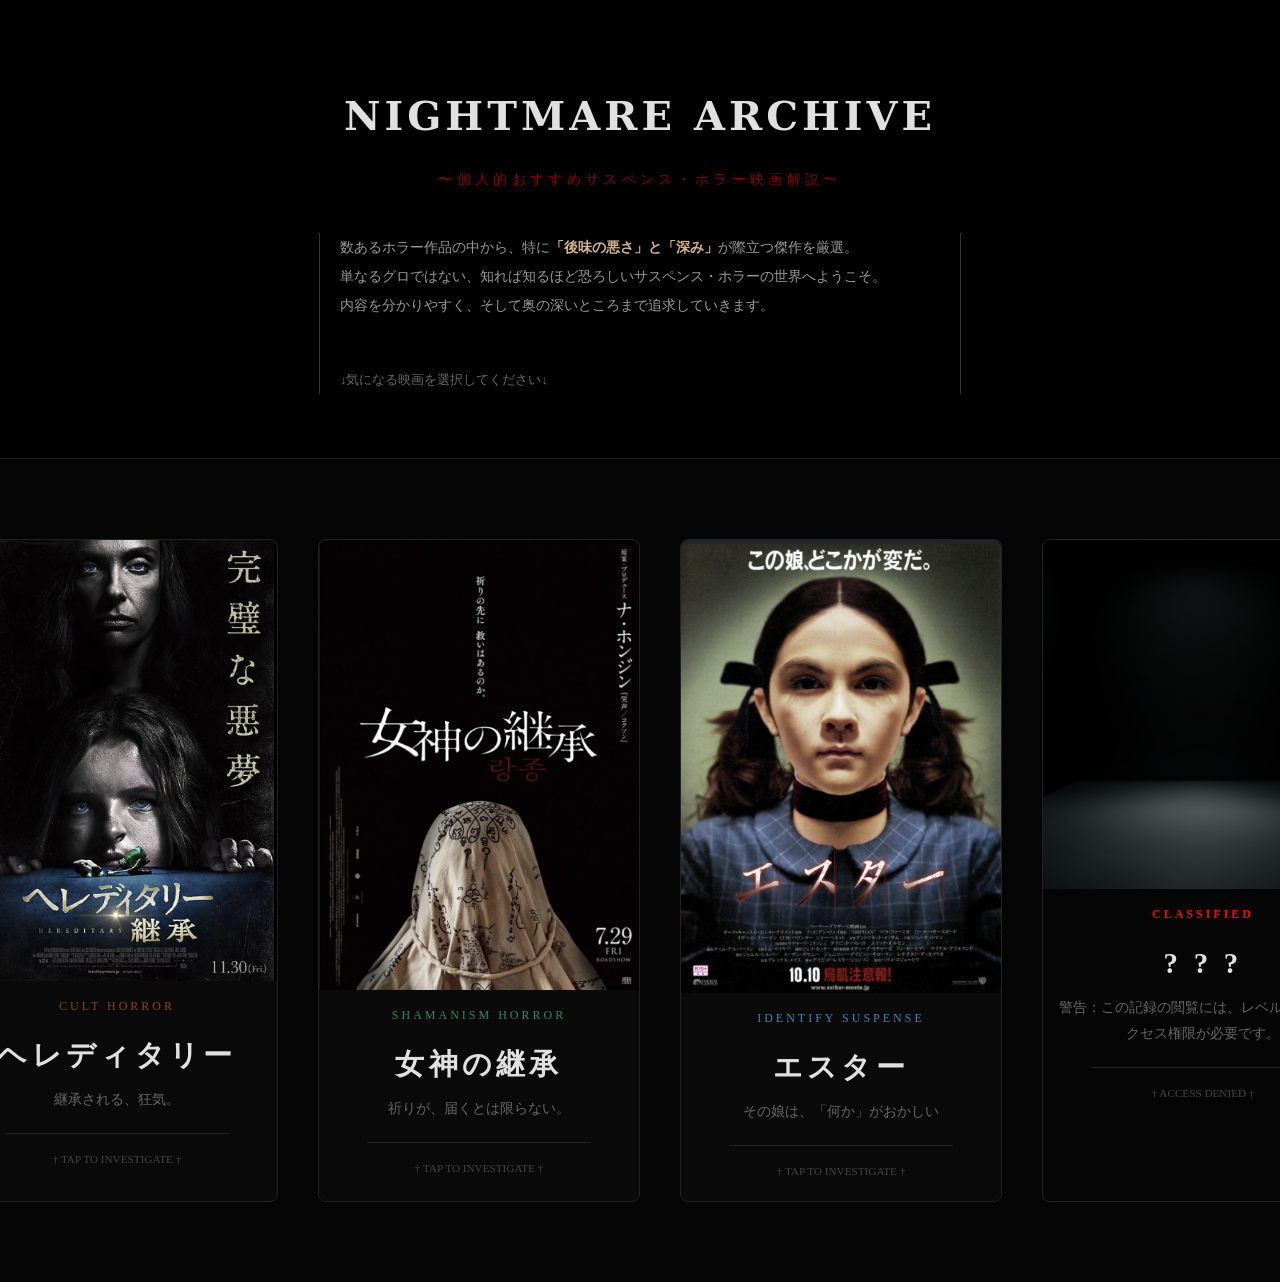
==== index.html @ 447bbbea "Add files via upload" ====
<!DOCTYPE html>
<html lang="ja">


<!--================= タイトル =================-->
<head>
    <meta charset="UTF-8">
    <meta name="viewport" content="width=device-width, initial-scale=1.0">
    <title>CINE-MARE | 映画考察アーカイブ</title>
    <meta property="og:title" content="CINE-MARE | 映画考察アーカイブ">
    <meta property="og:description" content="その扉を開けたら最後。後味の悪いホラー映画の深淵を覗く、機密資料アーカイブ。">
    <meta property="og:url" content="https://angelnoob001.github.io/Horror_Movies_Site/">
    <meta property="og:type" content="website">
    <meta name="twitter:card" content="summary_large_image">
    <link rel="stylesheet" href="style.css">
</head>

<body>


    <!--================= ヘッダー =================-->

    <header class="top-header">
        <div class="site-branding">
            <h1 class="main-title">NIGHTMARE ARCHIVE<span>〜個人的おすすめサスペンス・ホラー映画解説〜</span></h1>
        </div>
        <div class="intro-text-wrapper">
            <p>
                数あるホラー作品の中から、特に<strong>「後味の悪さ」と「深み」</strong>が際立つ傑作を厳選。<br>
                単なるグロではない、知れば知るほど恐ろしいサスペンス・ホラーの世界へようこそ。<br>
                内容を分かりやすく、そして奥の深いところまで追求していきます。<br><br>
                <span>↓気になる映画を選択してください↓</span>
            </p>
        </div>
    </header>


    <!--================= カード選択画面 =================-->

    <main class="container">
        <div class="movie-archive-list">

            <a href="Hereditary/hereditary.html" class="movie-card hereditary">
                <div class="card-inner">
                    <img src="images/Hereditary_thumbnail.png" alt="ヘレディタリー">
                    <span class="genre">CULT HORROR</span>
                    <h3 class="card-title"><span>ヘレディタリー</span></h3>
                    <p class="card-tagline">継承される、狂気。</p>
                    <div class="click-info">† TAP TO INVESTIGATE †</div>
                </div>
            </a>

            <a href="The_Medium/medium.html" class="movie-card medium">
                <div class="card-inner">
                    <img src="images/The_Medium_thumbnail.png" alt="女神の継承">
                    <span class="genre">SHAMANISM HORROR</span>
                    <h3 class="card-title"><span>女神の継承</span></h3>
                    <p class="card-tagline">祈りが、届くとは限らない。</p>
                    <div class="click-info">† TAP TO INVESTIGATE †</div>
                </div>
            </a>

            <a href="Esther/esther.html" class="movie-card orphan">
                <div class="card-inner">
                    <img src="images/Esther_thumbnail.png" alt="エスター">
                    <span class="genre">IDENTIFY SUSPENSE</span>
                    <h3 class="card-title"><span>エスター</span></h3>
                    <p class="card-tagline">その娘は、「何か」がおかしい</p>
                    <div class="click-info">† TAP TO INVESTIGATE †</div>
                </div>
            </a>

            <div class="movie-card classified">
                <div class="card-inner">
                    <div class="image-container">
                        <div class="glitch-overlay"></div>
                        <img src="images/unknown.png" alt="CLASSIFIED">
                    </div>
            
                    <span class="genre">CLASSIFIED</span>
            
                    <h3 class="card-title"><span>? ? ?</span></h3>
            
                    <p class="card-tagline">警告：この記録の閲覧には、レベル4の機密アクセス権限が必要です。</p>
            
                    <div class="click-info">† ACCESS DENIED †</div>
                </div>
            </div>

        </div>
    </main>


    <script src="script.js"></script>
</body>

</html>
---- style.css ----
/* ============================================================
   1. 基本設定 (GLOBAL SETTINGS)
   ============================================================ */
body {
    background-color: #050505;
    color: #e0e0e0;
    font-family: "Hiragino Mincho ProN", "MS Mincho", serif;
    margin: 0;
    line-height: 1.8;
}

/* ヘッダー全体のレイアウト */
header {
    text-align: center;
    padding: 60px 20px;
    border-bottom: 1px solid #1a1a1a;
}

.top-header {
    text-align: center;
    padding: 80px 20px 50px;
    background-color: #000;
}

/* メインタイトルと赤いサブタイトル */
.main-title {
    color: #e0e0e0;
    font-family: 'serif';
    font-size: 2.5rem;
    letter-spacing: 0.1em;
    margin: 0;
}

.main-title span {
    display: block;
    font-size: 0.9rem;
    color: #8b0000;
    /* 血の赤 */
    margin-top: 15px;
    letter-spacing: 0.3em;
    font-weight: normal;
}

/* 導入文の装飾枠（左右の線） */
.intro-text-wrapper {
    max-width: 600px;
    margin: 40px auto 0;
    border-left: 1px solid #333;
    border-right: 1px solid #333;
    padding: 0 20px;
}

.intro-text-wrapper p {
    color: #999;
    font-size: 0.9rem;
    line-height: 2;
    text-align: justify;
}

.intro-text-wrapper strong {
    color: #d2b48c;
    /* 羊皮紙の色 */
}

/* じわじわ点滅するアニメーション設定 */
.intro-text-wrapper span {
    display: block;
    margin-top: 20px;
    font-size: 0.8rem;
    color: #666;
    animation: fadeInOut 3s infinite;
}

@keyframes fadeInOut {

    0%,
    100% {
        opacity: 0.3;
    }

    50% {
        opacity: 1;
    }
}







/* ロゴ・サブタイトル */
.site-logo {
    font-size: 3rem;
    letter-spacing: 0.6em;
    color: #8b4513;
    margin: 0;
}

.site-sub {
    font-size: 0.8rem;
    color: #555;
    letter-spacing: 0.2em;
}


/* ============================================================
   2. 映画カード配置 (LAYOUT)
   ============================================================ */
.container {
    padding: 60px 20px;
    width: 100%;
    box-sizing: border-box;
}

/* カードを横に並べる親要素の指定 */
.movie-archive-list {
    display: flex !important;
    flex-direction: row !important;
    flex-wrap: nowrap !important;
    justify-content: center;
    gap: 40px;
    width: 100%;
    margin: 0 auto;
    padding: 20px;
}


/* ============================================================
   3. カード個別のデザイン (CARD DESIGN)
   ============================================================ */
.movie-card {
    flex: 0 0 320px;
    width: 320px;
    min-height: 450px;
    background: #0a0a0a;
    border: 1px solid #222;
    position: relative;
    display: block;
    /* aタグとして全体をクリック可能に */
    text-decoration: none;
    color: inherit;
    /* transitionを整理：変化のタイミングをプロっぽく */
    transition: transform 0.4s cubic-bezier(0.25, 0.8, 0.25, 1),
        border-color 0.3s ease,
        box-shadow 0.3s ease;
    overflow: hidden;
    /* 画像の角丸をはみ出させない */
    border-radius: 8px;
}

.movie-card img {
    width: 100%;
    height: auto;
    object-fit: cover;
    object-position: center;
    border-radius: 8px 8px 0 0;
    background-color: #2a2a2a;
    display: block;
    /* 画像もホバー時に動くように準備 */
    transition: transform 0.5s ease, filter 0.5s ease;
}

/* --- カードにマウスを乗せた時の動き（共通） --- */
.movie-card:hover {
    transform: translateY(-12px);
    /* 少し大胆に浮かせる */
    border-color: #444;
    /* 共通のホバー色は少し明るく */
}

/* 画像ズーム演出 */
.movie-card:hover img {
    transform: scale(1.08);
    /* 画像がジワッと寄る */
    filter: brightness(1.2);
    /* 少し発光させる */
}

/* --- 【追加】映画ごとの光（グロー）演出 --- */
/* ヘレディタリー用 */
.movie-card.hereditary:hover {
    border-color: #8b4513;
    /* 劇中のオレンジがかった茶色 */
    box-shadow: 0 15px 35px rgba(139, 69, 19, 0.4);
}

/* 女神の継承用 */
.movie-card.medium:hover {
    border-color: #2e8b57;
    /* 湿った森の緑 */
    box-shadow: 0 15px 35px rgba(46, 139, 87, 0.4);
}


/* ============================================================
   3. カード個別のデザイン (CARD DESIGN)
   ============================================================ */
.movie-card {
    flex: 0 0 320px;
    width: 320px;
    min-height: 450px;
    background: #0a0a0a;
    border: 1px solid #222;
    position: relative;
    display: block;
    /* aタグとして全体をクリック可能に */
    text-decoration: none;
    color: inherit;
    transition: transform 0.4s cubic-bezier(0.25, 0.8, 0.25, 1),
        border-color 0.3s ease,
        box-shadow 0.3s ease;
    overflow: hidden;
    border-radius: 8px;
}

.movie-card img {
    width: 100%;
    height: auto;
    object-fit: cover;
    object-position: center;
    border-radius: 8px 8px 0 0;
    background-color: #2a2a2a;
    display: block;
    transition: transform 0.5s ease, filter 0.5s ease;
}

/* --- カードにマウスを乗せた時の動き（共通） --- */
.movie-card:hover {
    transform: translateY(-12px);
    border-color: #444;
}

.movie-card:hover img {
    transform: scale(1.08);
    filter: brightness(1.2);
}

/* --- 【追加】映画ごとの個別演出 --- */

/* ヘレディタリー */
.movie-card.hereditary:hover {
    border-color: #8b4513;
    box-shadow: 0 15px 35px rgba(139, 69, 19, 0.4);
}

.movie-card.hereditary .genre {
    display: block;
    font-size: 0.75rem;
    color: #8b4513;
    /* 基本の茶色 */
    letter-spacing: 0.25em;
    margin-top: 15px;
    margin-bottom: 5px;
}

/* 女神の継承 */
.movie-card.medium:hover {
    border-color: #2e8b57;
    box-shadow: 0 15px 35px rgba(46, 139, 87, 0.4);
}

.movie-card.medium .genre {
    color: #2e8b57 !important;
    /* 強制的に緑にする */
}

/* エスター */
.movie-card.orphan:hover {
    border-color: #1e3a5f;
    box-shadow: 0 15px 35px rgba(30, 58, 95, 0.5);
}

.movie-card.orphan .genre {
    color: #4682b4 !important;
    /* 強制的に青にする */
}

/* --- パーツのデザイン --- */

.card-inner {
    width: 100%;
    text-align: center;
    word-wrap: break-word;
    padding-bottom: 20px;
}

.card-title {
    font-size: 1.8rem;
    letter-spacing: 0.15em;
    margin: 20px 0 10px 0;
    line-height: 1.2;
    transition: color 0.3s ease;
}

.movie-card:hover .card-title {
    color: #fff;
}

.genre {
    display: block;
    font-size: 0.75rem;
    color: #8b4513;
    /* 基本の茶色 */
    letter-spacing: 0.25em;
    margin-top: 15px;
    margin-bottom: 5px;
}

.card-tagline {
    font-size: 0.9rem;
    color: #666;
    margin-bottom: 20px;
    padding: 0 15px;
}

.click-info {
    font-size: 0.7rem;
    border-top: 1px solid #222;
    padding-top: 15px;
    width: 70%;
    margin: 0 auto;
    color: #444;
    transition: all 0.3s ease;
}

.movie-card:hover .click-info {
    color: #aaa;
    border-top-color: #444;
}

/* ナビゲーションボタン */
.nav-btn:hover {
    background: rgba(139, 0, 0, 0.5);
    color: white;
    border-color: #8b0000;
}




/* --- 機密事項カード専用：ノイズとバグの演出 --- */

/* 1. カード全体の雰囲気を「遮断」された感じに */
.movie-card.classified {
    cursor: not-allowed;
    /* 禁止マークのカーソル */
    background: #050505;
}

/* 2. 画像の上に「砂嵐」をのせる */
.movie-card.classified .image-container {
    position: relative;
    overflow: hidden;
}

.glitch-overlay {
    position: absolute;
    top: 0;
    left: 0;
    width: 100%;
    height: 100%;
    background: url('https://upload.wikimedia.org/wikipedia/commons/7/76/1k_Phase_Noise.png');
    /* 砂嵐画像 */
    opacity: 0.15;
    z-index: 2;
    pointer-events: none;
    animation: noise-anim 0.2s infinite;
    /* 高速で動かす */
}

/* 3. 砂嵐のアニメーション */
@keyframes noise-anim {
    0% {
        transform: translate(0, 0);
    }

    10% {
        transform: translate(-5%, -5%);
    }

    30% {
        transform: translate(5%, 5%);
    }

    50% {
        transform: translate(-10%, 0);
    }

    70% {
        transform: translate(10%, 5%);
    }

    100% {
        transform: translate(0, 0);
    }
}

/* 4. ホバー時の「警告」演出 */
.movie-card.classified:hover {
    border-color: #ff0000;
    /* 赤い警告色 */
    box-shadow: 0 0 25px rgba(255, 0, 0, 0.4);
}

.movie-card.classified:hover .card-title {
    color: #ff0000;
    text-shadow: 2px 2px 0px #000, -1px -1px 5px #f00;
    /* 文字がバグったような影 */
}

.movie-card.classified:hover .glitch-overlay {
    opacity: 0.4;
    /* ホバーすると砂嵐が激しくなる */
}

/* 5. ジャンルタグも特別仕様に */
.movie-card.classified .genre {
    color: #ff0000 !important;
    font-weight: bold;
}



/* 全体のオーバーレイ（背景の黒い膜） */
.main {
    display: none;
    /* 初期状態は非表示 */
    position: fixed;
    /* 画面に固定 */
    z-index: 999;
    /* 最前面に表示 */
    top: 0;
    left: 0;
    width: 100%;
    height: 100%;
    background: rgba(0, 0, 0, 0.98);
    /* ほぼ真っ黒な背景 */
    overflow-y: auto;
    /* 中身が長い場合にスクロール可能にする */
}

.main-content {
    background: #080808;
    margin: 3% auto;
    padding: 40px;
    width: 95%;
    max-width: 850px;
    border: 1px solid #222;
    position: relative;
    box-sizing: border-box;
}

/* 閉じるボタン (右上) */
.close-btn {
    position: absolute;
    right: 30px;
    top: 20px;
    font-size: 1rem;
    color: #555;
    cursor: pointer;
    letter-spacing: 0.1em;
}

.close-btn:hover {
    color: #fff;
}

/* モーダル内の血筋をイメージした赤タイトル */
.blood-title {
    color: #a00000;
    font-size: 2.2rem;
    border-bottom: 1px solid #222;
    padding-bottom: 10px;
    margin-top: 0;
}

/* イントロダクション・セクションのレイアウト */
.intro-section {
    max-width: 800px;
    margin: 40px auto 60px;
    padding: 0 20px;
}

/* 導入文を囲む装飾ボックス */
.intro-box {
    background: rgba(20, 20, 20, 0.7);
    border-top: 1px solid #444;
    border-bottom: 1px solid #444;
    padding: 30px;
    position: relative;
}

/* ボックス左上の十字架「†」装飾 */
.intro-box::before {
    content: '†';
    position: absolute;
    top: 5px;
    left: 10px;
    color: #8b0000;
    font-size: 1.2rem;
}

/* 導入文のテキストスタイル */
.intro-text {
    color: #ccc;
    line-height: 2;
    text-align: center;
    font-size: 0.95rem;
    letter-spacing: 0.05em;
}

/* 強調テキスト（発光する赤） */
.intro-text strong {
    color: #ff4444;
    text-shadow: 0 0 5px rgba(255, 0, 0, 0.5);
}




/*==============スマホ用==============*/

/* ============================================================
   4. レスポンシブ対応 (MOBILE OPTIMIZATION)
   ============================================================ */

@media (max-width: 850px) {

    /* 1. 全体コンテナの余白調整 */
    .container {
        padding: 30px 10px;
    }

    /* 2. カードを「縦」に並べる */
    .movie-archive-list {
        flex-direction: column !important;
        /* 縦並び強制 */
        flex-wrap: wrap !important;
        /* 折り返し許可 */
        align-items: center;
        /* 中央寄せ */
        gap: 30px;
        /* カード同士の間隔 */
        padding: 10px;
    }

    /* 3. カードの幅をスマホ画面にフィットさせる */
    .movie-card {
        flex: 0 1 auto;
        width: 100%;
        max-width: 340px;

        /* 【修正】auto の代わりに 'initial' または '0' を検討しますが、
               コンテンツに応じて伸縮させるには 'min-height: 0' が最も安全です */
        min-height: 0;
        height: auto;
        /* これで中身の高さに自動で合わせます */

        margin: 0 auto;
    }

    /* 4. ヘッダー周りの調整 */
    .main-title {
        font-size: 1.8rem;
        /* タイトルを少し小さく */
    }

    .main-title span {
        display: block;
        /* サブタイトルを改行 */
        font-size: 0.7rem;
        margin-top: 5px;
    }

    .intro-text-wrapper p {
        font-size: 0.85rem;
        /* 文章を読みやすいサイズに */
        line-height: 1.6;
    }

    /* 5. スマホは「ホバー」がないので、最初から少し明るくしておく */
    .click-info {
        color: #888;
        border-top-color: #333;
    }

    .movie-card img {
        filter: brightness(1.1);
        /* 最初から少し見やすく */
    }
}
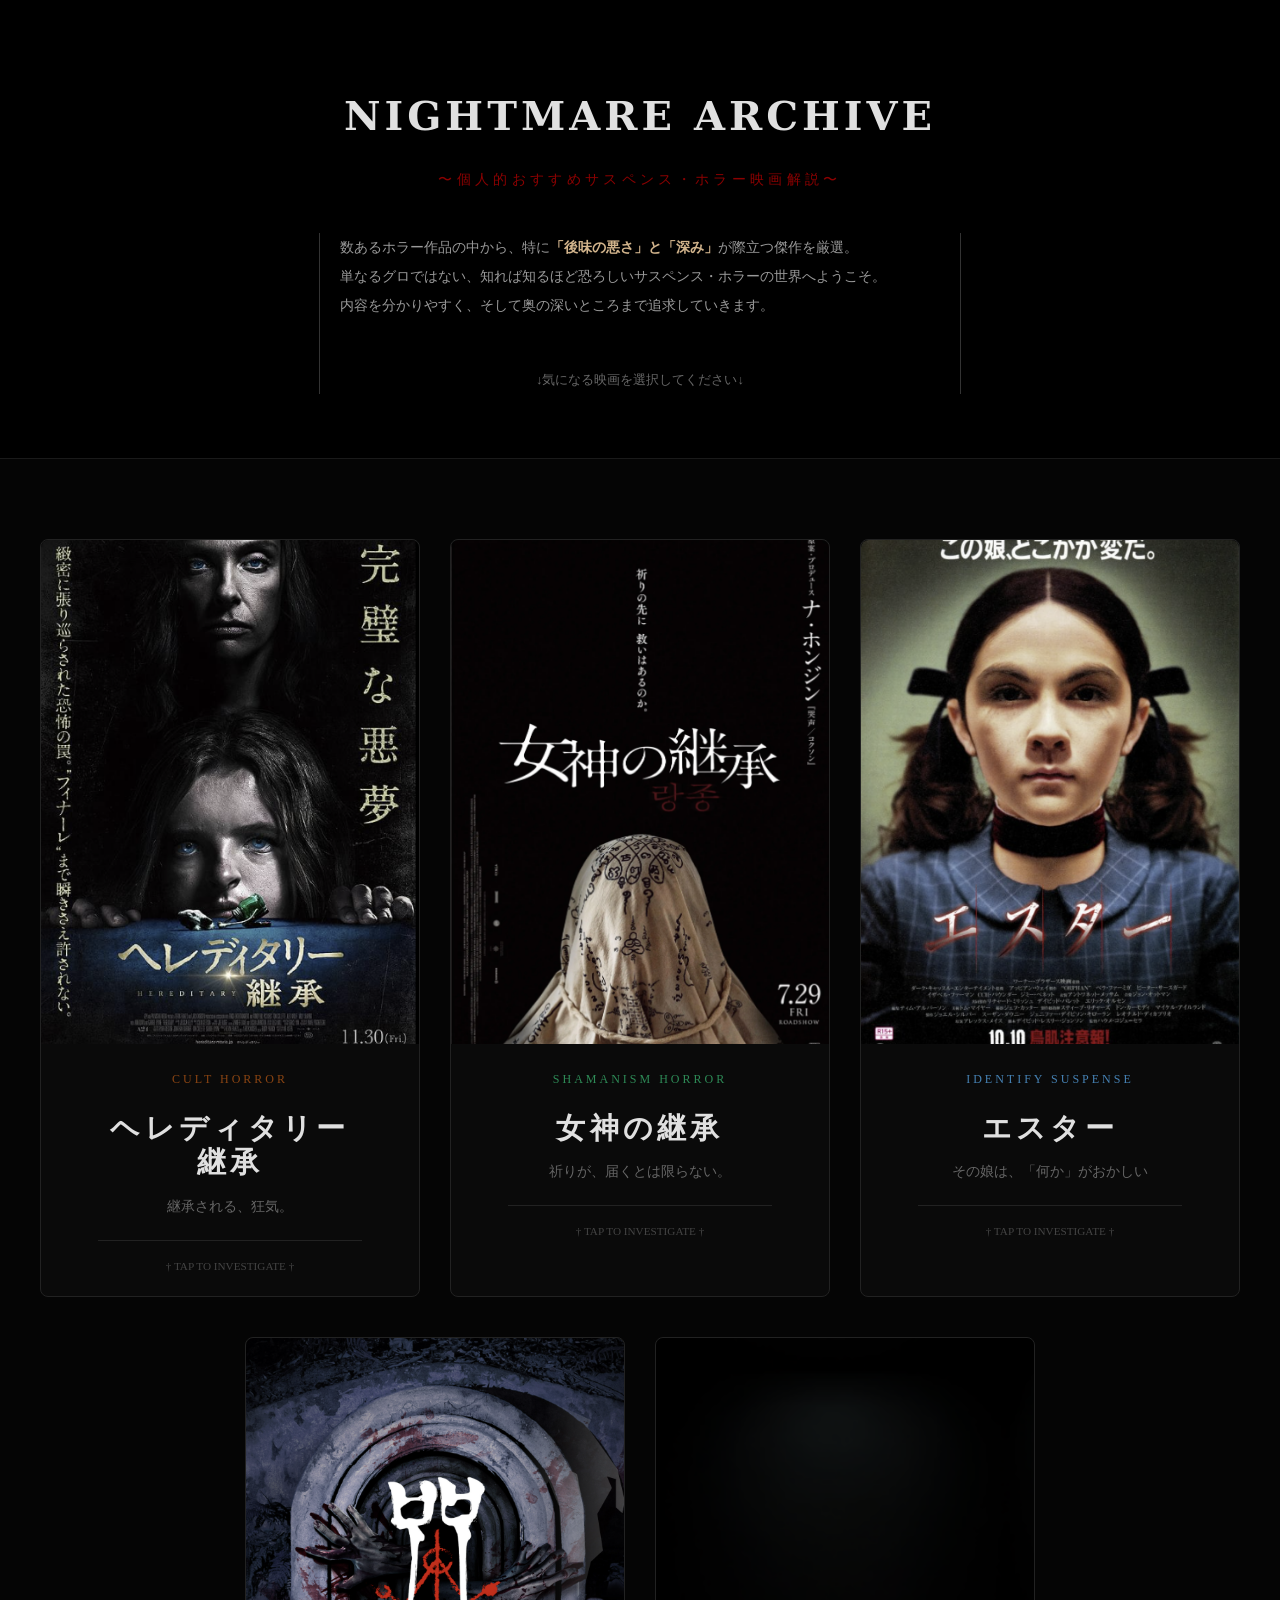
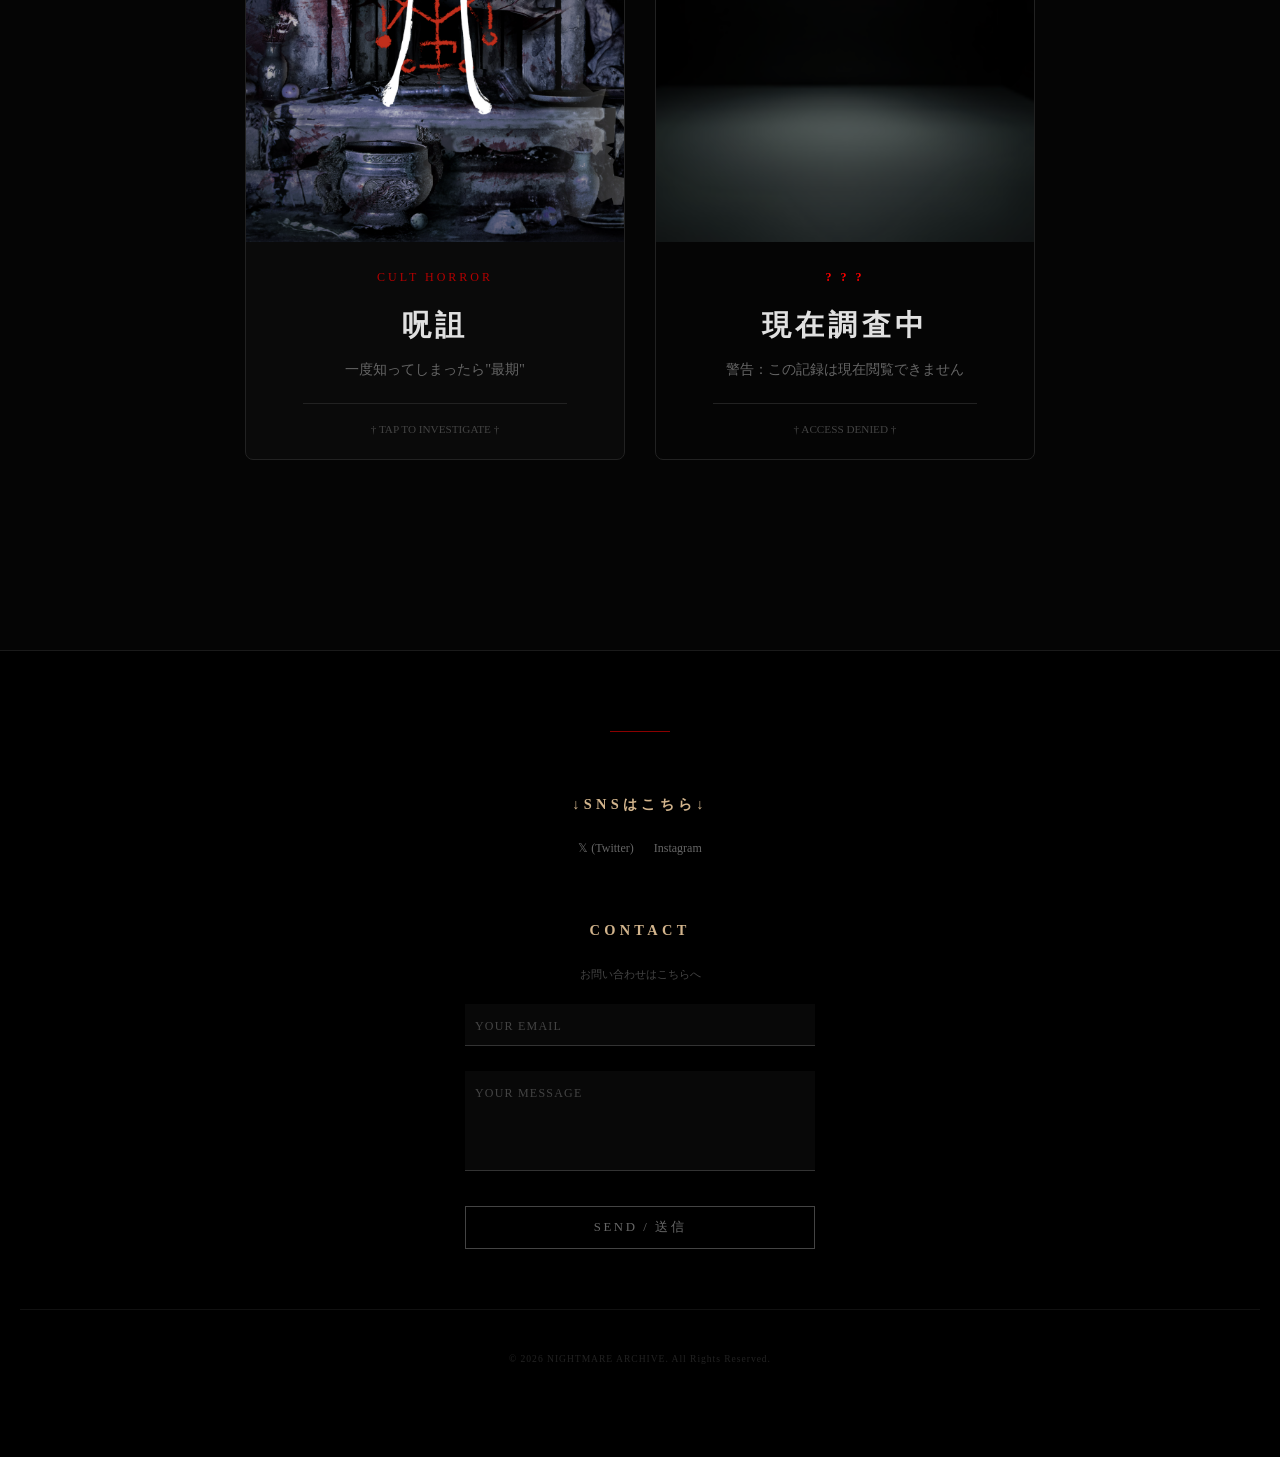
==== commit d550ac62: "Add files via upload" ====
--- a/index.html
+++ b/index.html
@@ -32,6 +32,7 @@
                 <span>↓気になる映画を選択してください↓</span>
             </p>
         </div>
+
     </header>
 
 
@@ -44,7 +45,7 @@
                 <div class="card-inner">
                     <img src="images/Hereditary_thumbnail.png" alt="ヘレディタリー">
                     <span class="genre">CULT HORROR</span>
-                    <h3 class="card-title"><span>ヘレディタリー</span></h3>
+                    <h3 class="card-title"><span>ヘレディタリー<br>継承</span></h3>
                     <p class="card-tagline">継承される、狂気。</p>
                     <div class="click-info">† TAP TO INVESTIGATE †</div>
                 </div>
@@ -70,6 +71,16 @@
                 </div>
             </a>
 
+            <a href="The_Curse/The_Curse.html" class="movie-card The_Curse">
+                <div class="card-inner">
+                    <img src="images/The_Curse_thumbnail.png" alt="呪詛">
+                    <span class="genre">CULT HORROR</span>
+                    <h3 class="card-title"><span>呪詛</span></h3>
+                    <p class="card-tagline">一度知ってしまったら"最期"</p>
+                    <div class="click-info">† TAP TO INVESTIGATE †</div>
+                </div>
+            </a>
+
             <div class="movie-card classified">
                 <div class="card-inner">
                     <div class="image-container">
@@ -77,11 +88,11 @@
                         <img src="images/unknown.png" alt="CLASSIFIED">
                     </div>
             
-                    <span class="genre">CLASSIFIED</span>
+                    <span class="genre">? ? ?</span>
             
-                    <h3 class="card-title"><span>? ? ?</span></h3>
+                    <h3 class="card-title"><span>現在調査中</span></h3>
             
-                    <p class="card-tagline">警告：この記録の閲覧には、レベル4の機密アクセス権限が必要です。</p>
+                    <p class="card-tagline">警告：この記録は現在閲覧できません</p>
             
                     <div class="click-info">† ACCESS DENIED †</div>
                 </div>
@@ -91,6 +102,48 @@
     </main>
 
 
+    <footer class="ritual-footer">
+        <div class="footer-divider"></div>
+    
+        <div class="footer-container">
+            <div class="footer-section">
+                <h4 class="footer-heading">↓SNSはこちら↓</h4>
+                <div class="sns-links">
+                    <a href="#" class="sns-item">𝕏 (Twitter)</a>
+                    <a href="#" class="sns-item">Instagram</a>
+                </div>
+            </div>
+
+
+            <div class="footer-section">
+                <h4 class="footer-heading">CONTACT</h4>
+                <p class="footer-text">お問い合わせはこちらへ</p>
+            
+                <form action="https://formspree.io/f/xojnobzq" method="POST" class="contact-form">
+                    <div class="input-group">
+                        <input type="email" name="email" id="email" required placeholder=" ">
+                        <label for="email">YOUR EMAIL</label>
+                    </div>
+            
+                    <div class="input-group">
+                        <textarea name="message" id="message" required placeholder=" "></textarea>
+                        <label for="message">YOUR MESSAGE</label>
+                    </div>
+            
+                    <button type="submit" class="contact-submit">
+                        <span>SEND / 送信</span>
+                    </button>
+                </form>
+            </div>
+    
+        </div>
+    
+        <div class="footer-bottom">
+            <p class="copyright">&copy; 2026 NIGHTMARE ARCHIVE. All Rights Reserved.</p>
+        </div>
+    </footer>
+
+
     <script src="script.js"></script>
 </body>
 
--- a/style.css
+++ b/style.css
@@ -68,6 +68,7 @@
     margin-top: 20px;
     font-size: 0.8rem;
     color: #666;
+    text-align: center;
     animation: fadeInOut 3s infinite;
 }
 
@@ -113,14 +114,16 @@
     box-sizing: border-box;
 }
 
-/* カードを横に並べる親要素の指定 */
+/* カードを横に並べる親要素 */
 .movie-archive-list {
-    display: flex !important;
-    flex-direction: row !important;
-    flex-wrap: nowrap !important;
+    display: flex;
+    flex-wrap: wrap;
+    /* 3枚を超えたら自動で改行 */
     justify-content: center;
-    gap: 40px;
-    width: 100%;
+    /* 2段目のカード（4枚目）を中央に配置 */
+    gap: 30px;
+    /* カード同士の間隔 */
+    max-width: 1200px;
     margin: 0 auto;
     padding: 20px;
 }
@@ -129,103 +132,37 @@
 /* ============================================================
    3. カード個別のデザイン (CARD DESIGN)
    ============================================================ */
+
 .movie-card {
-    flex: 0 0 320px;
-    width: 320px;
-    min-height: 450px;
+    /* PC版：3枚並びにするための計算 */
+    flex: 0 0 calc(33.333% - 20px);
+    min-width: 280px;
     background: #0a0a0a;
+    box-sizing: border-box;
     border: 1px solid #222;
     position: relative;
     display: block;
-    /* aタグとして全体をクリック可能に */
     text-decoration: none;
     color: inherit;
-    /* transitionを整理：変化のタイミングをプロっぽく */
-    transition: transform 0.4s cubic-bezier(0.25, 0.8, 0.25, 1),
-        border-color 0.3s ease,
-        box-shadow 0.3s ease;
-    overflow: hidden;
-    /* 画像の角丸をはみ出させない */
-    border-radius: 8px;
-}
-
-.movie-card img {
-    width: 100%;
-    height: auto;
-    object-fit: cover;
-    object-position: center;
-    border-radius: 8px 8px 0 0;
-    background-color: #2a2a2a;
-    display: block;
-    /* 画像もホバー時に動くように準備 */
-    transition: transform 0.5s ease, filter 0.5s ease;
-}
-
-/* --- カードにマウスを乗せた時の動き（共通） --- */
-.movie-card:hover {
-    transform: translateY(-12px);
-    /* 少し大胆に浮かせる */
-    border-color: #444;
-    /* 共通のホバー色は少し明るく */
-}
-
-/* 画像ズーム演出 */
-.movie-card:hover img {
-    transform: scale(1.08);
-    /* 画像がジワッと寄る */
-    filter: brightness(1.2);
-    /* 少し発光させる */
-}
-
-/* --- 【追加】映画ごとの光（グロー）演出 --- */
-/* ヘレディタリー用 */
-.movie-card.hereditary:hover {
-    border-color: #8b4513;
-    /* 劇中のオレンジがかった茶色 */
-    box-shadow: 0 15px 35px rgba(139, 69, 19, 0.4);
-}
-
-/* 女神の継承用 */
-.movie-card.medium:hover {
-    border-color: #2e8b57;
-    /* 湿った森の緑 */
-    box-shadow: 0 15px 35px rgba(46, 139, 87, 0.4);
-}
-
-
-/* ============================================================
-   3. カード個別のデザイン (CARD DESIGN)
-   ============================================================ */
-.movie-card {
-    flex: 0 0 320px;
-    width: 320px;
-    min-height: 450px;
-    background: #0a0a0a;
-    border: 1px solid #222;
-    position: relative;
-    display: block;
-    /* aタグとして全体をクリック可能に */
-    text-decoration: none;
-    color: inherit;
+    /* アニメーション設定 */
     transition: transform 0.4s cubic-bezier(0.25, 0.8, 0.25, 1),
         border-color 0.3s ease,
         box-shadow 0.3s ease;
     overflow: hidden;
     border-radius: 8px;
+    margin-bottom: 10px;
 }
 
 .movie-card img {
     width: 100%;
-    height: auto;
+    aspect-ratio: 3 / 4;
     object-fit: cover;
     object-position: center;
     border-radius: 8px 8px 0 0;
-    background-color: #2a2a2a;
-    display: block;
-    transition: transform 0.5s ease, filter 0.5s ease;
-}
-
-/* --- カードにマウスを乗せた時の動き（共通） --- */
+    /* ...他の設定はそのまま... */
+}
+
+/* --- ホバー時の共通アクション --- */
 .movie-card:hover {
     transform: translateY(-12px);
     border-color: #444;
@@ -236,7 +173,7 @@
     filter: brightness(1.2);
 }
 
-/* --- 【追加】映画ごとの個別演出 --- */
+/* --- 【個別】映画ごとの光（グロー）演出とジャンル色 --- */
 
 /* ヘレディタリー */
 .movie-card.hereditary:hover {
@@ -245,13 +182,7 @@
 }
 
 .movie-card.hereditary .genre {
-    display: block;
-    font-size: 0.75rem;
     color: #8b4513;
-    /* 基本の茶色 */
-    letter-spacing: 0.25em;
-    margin-top: 15px;
-    margin-bottom: 5px;
 }
 
 /* 女神の継承 */
@@ -262,7 +193,6 @@
 
 .movie-card.medium .genre {
     color: #2e8b57 !important;
-    /* 強制的に緑にする */
 }
 
 /* エスター */
@@ -273,10 +203,19 @@
 
 .movie-card.orphan .genre {
     color: #4682b4 !important;
-    /* 強制的に青にする */
-}
-
-/* --- パーツのデザイン --- */
+}
+
+/* 呪詛 */
+.movie-card.The_Curse:hover {
+    border-color: #800;
+    box-shadow: 0 15px 35px rgba(128, 0, 0, 0.6);
+}
+
+.movie-card.The_Curse .genre {
+    color: #b30000 !important;
+}
+
+/* --- カード内部パーツのデザイン --- */
 
 .card-inner {
     width: 100%;
@@ -300,11 +239,11 @@
 .genre {
     display: block;
     font-size: 0.75rem;
-    color: #8b4513;
-    /* 基本の茶色 */
     letter-spacing: 0.25em;
     margin-top: 15px;
     margin-bottom: 5px;
+    color: #666;
+    /* デフォルト色（各クラスで上書き） */
 }
 
 .card-tagline {
@@ -327,13 +266,6 @@
 .movie-card:hover .click-info {
     color: #aaa;
     border-top-color: #444;
-}
-
-/* ナビゲーションボタン */
-.nav-btn:hover {
-    background: rgba(139, 0, 0, 0.5);
-    color: white;
-    border-color: #8b0000;
 }
 
 
@@ -524,69 +456,320 @@
 /* ============================================================
    4. レスポンシブ対応 (MOBILE OPTIMIZATION)
    ============================================================ */
-
 @media (max-width: 850px) {
 
-    /* 1. 全体コンテナの余白調整 */
-    .container {
-        padding: 30px 10px;
-    }
-
-    /* 2. カードを「縦」に並べる */
-    .movie-archive-list {
-        flex-direction: column !important;
-        /* 縦並び強制 */
-        flex-wrap: wrap !important;
-        /* 折り返し許可 */
-        align-items: center;
-        /* 中央寄せ */
-        gap: 30px;
-        /* カード同士の間隔 */
-        padding: 10px;
-    }
-
-    /* 3. カードの幅をスマホ画面にフィットさせる */
-    .movie-card {
-        flex: 0 1 auto;
-        width: 100%;
-        max-width: 340px;
-
-        /* 【修正】auto の代わりに 'initial' または '0' を検討しますが、
-               コンテンツに応じて伸縮させるには 'min-height: 0' が最も安全です */
-        min-height: 0;
-        height: auto;
-        /* これで中身の高さに自動で合わせます */
-
-        margin: 0 auto;
-    }
-
-    /* 4. ヘッダー周りの調整 */
+    /* 1. タイトル周りの中央寄せ */
+    .top-header {
+        text-align: center;
+        /* 全体を中央寄せ */
+        padding: 40px 15px;
+    }
+
     .main-title {
         font-size: 1.8rem;
-        /* タイトルを少し小さく */
+        display: flex;
+        flex-direction: column;
+        /* メインタイトルとサブタイトルを縦に並べる */
+        align-items: center;
     }
 
     .main-title span {
         display: block;
-        /* サブタイトルを改行 */
-        font-size: 0.7rem;
-        margin-top: 5px;
-    }
-
+        font-size: 0.8rem;
+        margin-top: 10px;
+        color: #8b0000;
+        /* 赤色を維持 */
+    }
+
+    /* 2. 紹介文の調整（ここが重要！） */
     .intro-text-wrapper p {
-        font-size: 0.85rem;
-        /* 文章を読みやすいサイズに */
-        line-height: 1.6;
-    }
-
-    /* 5. スマホは「ホバー」がないので、最初から少し明るくしておく */
+        text-align: center;
+        /* 文字を中央寄せ */
+        font-size: 0.9rem;
+        line-height: 1.8;
+        /* 行間を少し広くして読みやすく */
+        max-width: 90%;
+        /* 画面端にピッタリくっつかないように */
+        margin: 0 auto;
+        /* 中央配置 */
+        word-break: keep-all;
+        /* 単語の途中で変に改行させない（日本語で有効） */
+        overflow-wrap: break-word;
+    }
+
+    /* 3. HTMLの <br> をスマホの時だけ無効化、または適切な位置に */
+    /* 文章内の特定の改行をスマホで消したい場合はここを調整しますが、
+       まずは中央寄せにするだけでかなり綺麗に見えるはずです */
+}
+
+
+
+
+
+.ritual-footer {
+    background: #000;
+    padding: 80px 20px;
+    border-top: 1px solid #1a1a1a;
+    margin-top: 100px;
+
+    /* ★ここが重要：子要素を中央に寄せるための設定 */
+    width: 100%;
+    box-sizing: border-box;
+    display: flex;
+    flex-direction: column;
+    align-items: center;
+    /* 横方向の中央揃え */
+    text-align: center;
+}
+
+.footer-divider {
+    width: 60px;
+    height: 1px;
+    background: #8b0000;
+    margin: 0 auto 40px;
+}
+
+.footer-container {
+    width: 100%;
+    max-width: 900px;
+    /* 広がりすぎないように制限 */
+    margin: 0 auto;
+    /* 左右対称の余白 */
+    display: flex;
+    flex-direction: column;
+    align-items: center;
+    gap: 40px;
+}
+
+.footer-section {
+    width: 100%;
+    margin: 0 auto;
+}
+
+.footer-heading {
+    font-family: "Sawarabi Mincho", serif;
+    color: #d2b48c;
+    font-size: 0.9rem;
+    letter-spacing: 0.3em;
+    margin-bottom: 20px;
+}
+
+/* SNSリンクのスタイル */
+.sns-links {
+    display: flex;
+    justify-content: center;
+    gap: 20px;
+}
+
+.sns-item {
+    color: #666;
+    font-size: 0.75rem;
+    text-decoration: none;
+    transition: color 0.3s, text-shadow 0.3s;
+}
+
+.sns-item:hover {
+    color: #8b0000;
+    text-shadow: 0 0 5px rgba(139, 0, 0, 0.5);
+}
+
+/* お問い合わせのスタイル */
+.footer-text {
+    color: #444;
+    font-size: 0.7rem;
+    margin-bottom: 15px;
+}
+
+.contact-link {
+    color: #aaa;
+    font-size: 0.8rem;
+    text-decoration: none;
+    border: 1px solid #333;
+    padding: 8px 20px;
+    transition: all 0.3s;
+}
+
+.contact-link:hover {
+    background: #8b0000;
+    color: #fff;
+    border-color: #8b0000;
+}
+
+.footer-bottom {
+    width: 100%;
+    margin-top: 60px;
+    padding-top: 30px;
+    border-top: 1px solid #111;
+    /* 薄い区切り線 */
+    display: flex;
+    flex-direction: column;
+    align-items: center;
+}
+
+.copyright {
+    color: #222;
+    /* ほとんど見えないくらいの暗さ */
+    font-size: 0.6rem;
+    letter-spacing: 0.1em;
+}
+
+/* スマホ対応 */
+@media (max-width: 600px) {
+    .footer-container {
+        grid-template-columns: 1fr;
+        gap: 50px;
+    }
+}
+
+
+
+
+
+.contact-form {
+    display: flex;
+    flex-direction: column;
+    gap: 25px;
+    max-width: 350px;
+    margin: 20px auto 0;
+}
+
+.input-group {
+    position: relative;
+    width: 100%;
+}
+
+/* 入力欄の基本スタイル */
+.contact-form input,
+.contact-form textarea {
+    width: 100%;
+    padding: 12px 10px;
+    background: rgba(10, 10, 10, 0.8);
+    border: none;
+    border-bottom: 1px solid #333;
+    color: #ccc;
+    font-size: 0.9rem;
+    font-family: inherit;
+    transition: all 0.4s;
+    outline: none;
+    box-sizing: border-box;
+}
+
+.contact-form textarea {
+    height: 100px;
+    resize: none;
+}
+
+/* ラベルのアニメーション（浮かび上がる演出） */
+.input-group label {
+    position: absolute;
+    left: 10px;
+    top: 12px;
+    color: #444;
+    font-size: 0.75rem;
+    pointer-events: none;
+    transition: all 0.3s;
+    letter-spacing: 0.1em;
+}
+
+/* 入力中、または文字が入っている時のラベル移動 */
+.contact-form input:focus+label,
+.contact-form input:not(:placeholder-shown)+label,
+.contact-form textarea:focus+label,
+.contact-form textarea:not(:placeholder-shown)+label {
+    top: -15px;
+    left: 0;
+    color: #8b0000;
+    font-size: 0.65rem;
+}
+
+/* 入力中の枠線（血の滴りのような赤） */
+.contact-form input:focus,
+.contact-form textarea:focus {
+    border-bottom: 1px solid #8b0000;
+    box-shadow: 0 1px 10px rgba(139, 0, 0, 0.2);
+}
+
+/* 送信ボタン */
+.contact-submit {
+    background: transparent;
+    border: 1px solid #444;
+    color: #666;
+    padding: 12px;
+    cursor: pointer;
+    font-family: "Sawarabi Mincho", serif;
+    font-size: 0.8rem;
+    letter-spacing: 0.2em;
+    transition: all 0.5s;
+    position: relative;
+    overflow: hidden;
+}
+
+.contact-submit:hover {
+    color: #fff;
+    border-color: #8b0000;
+    background: rgba(139, 0, 0, 0.2);
+    text-shadow: 0 0 8px #ff0000;
+}
+
+
+
+
+
+
+/* ============================================================
+   4. スマホ対応 (MOBILE OPTIMIZATION)
+   ============================================================ */
+@media (max-width: 850px) {
+
+    /* 1. 親要素：3枚で改行するように設定 */
+    .movie-archive-list {
+        display: flex !important;
+        flex-direction: row !important;
+        flex-wrap: wrap !important;
+        /* ★改行を許可 */
+        justify-content: center;
+        /* 中央寄せ */
+        gap: 15px;
+        /* カード間の隙間 */
+        padding: 15px;
+        width: 100%;
+        box-sizing: border-box;
+    }
+
+    /* 2. カード：3枚が綺麗に収まる幅を計算 */
+    .movie-card {
+        /* (100% / 3) から余白分を引く */
+        flex: 0 0 calc(33.333% - 12px);
+        min-width: 0;
+        /* 圧縮を許可 */
+        height: auto;
+        padding: 5px;
+        border-radius: 6px;
+    }
+
+    /* 3. 中身の調整：3枚並びで読みやすいサイズ */
+    .card-title {
+        font-size: 0.75rem;
+        /* 4枚並びの時より少し大きくできる */
+        margin: 10px 0 5px 0;
+        line-height: 1.3;
+    }
+
+    .genre {
+        font-size: 0.55rem;
+    }
+
+    /* タグラインなどはスマホでは非表示にしてスッキリさせる */
+    .card-tagline,
     .click-info {
-        color: #888;
-        border-top-color: #333;
-    }
-
+        display: none;
+    }
+
+    /* 4. 画像の調整 */
     .movie-card img {
-        filter: brightness(1.1);
-        /* 最初から少し見やすく */
+        height: 160px;
+        /* 3枚並びにちょうど良い高さ */
+        object-fit: cover;
+        border-radius: 4px 4px 0 0;
     }
 }
